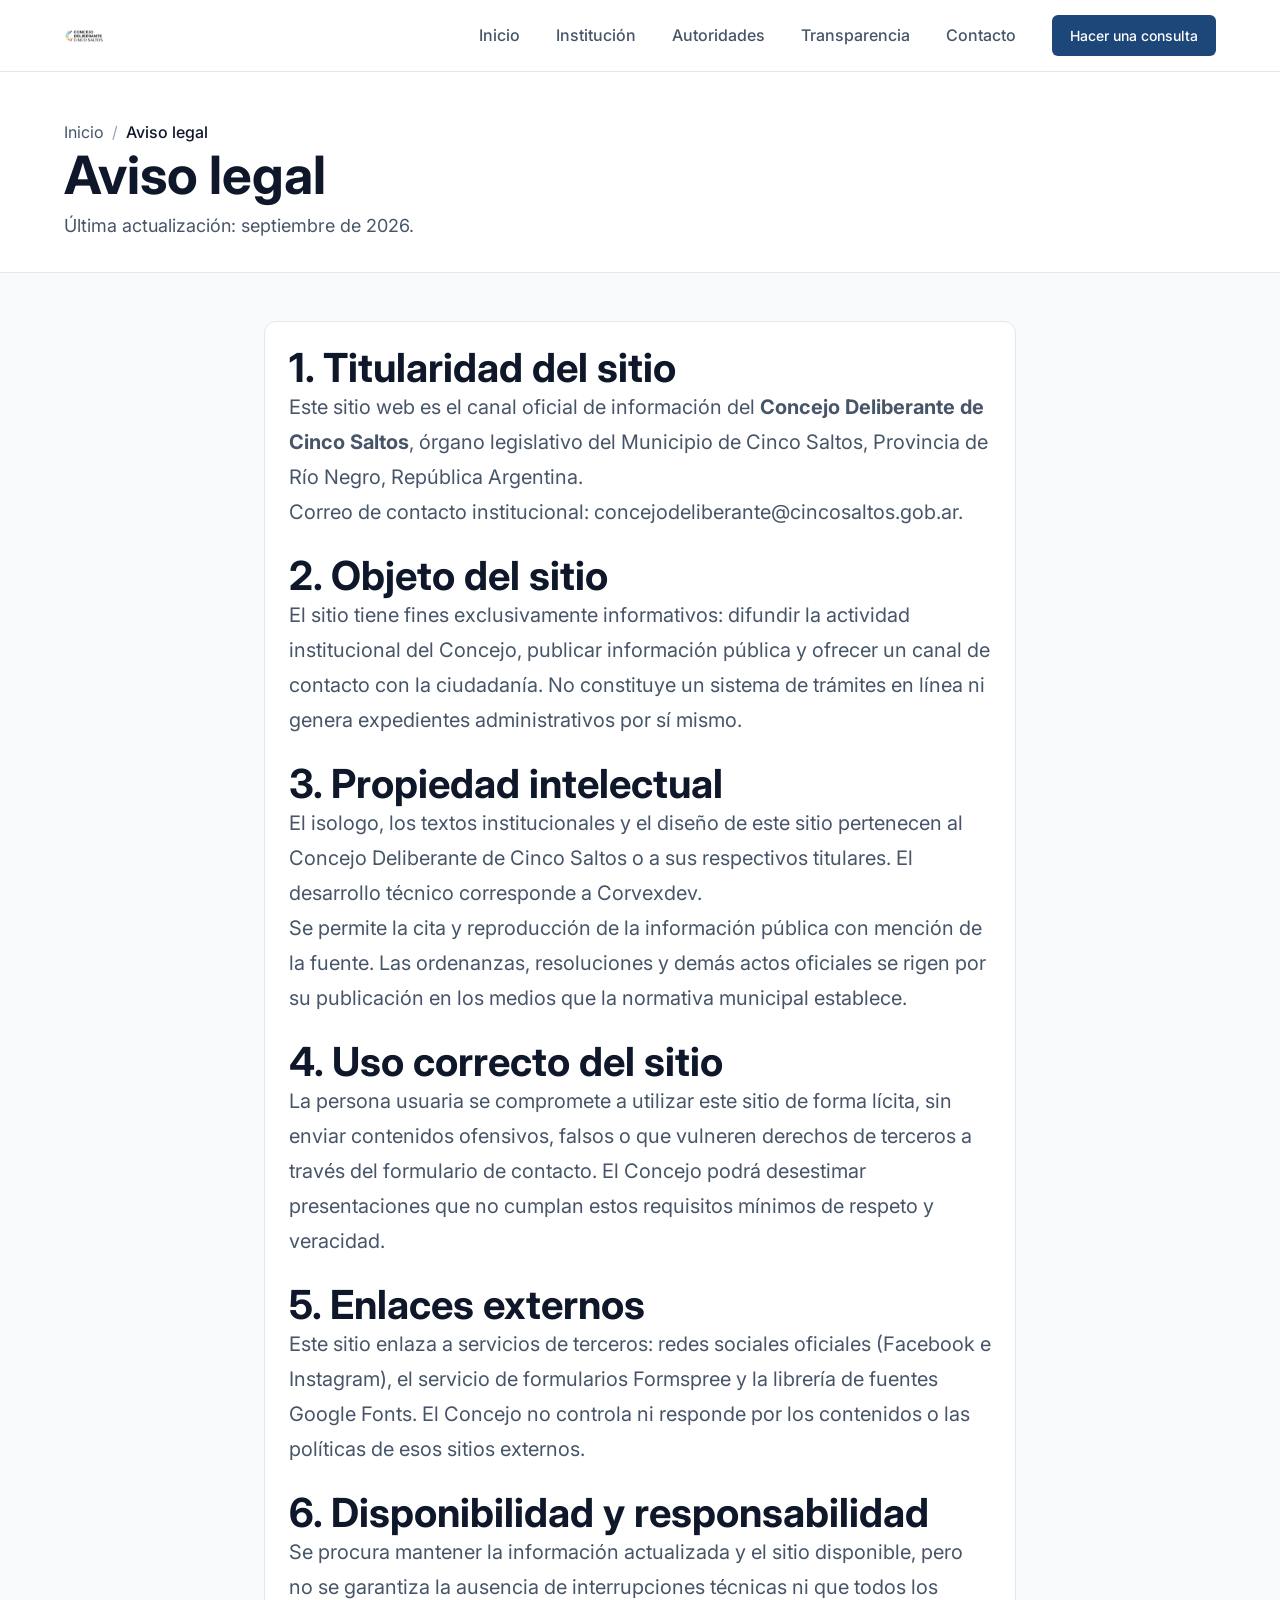
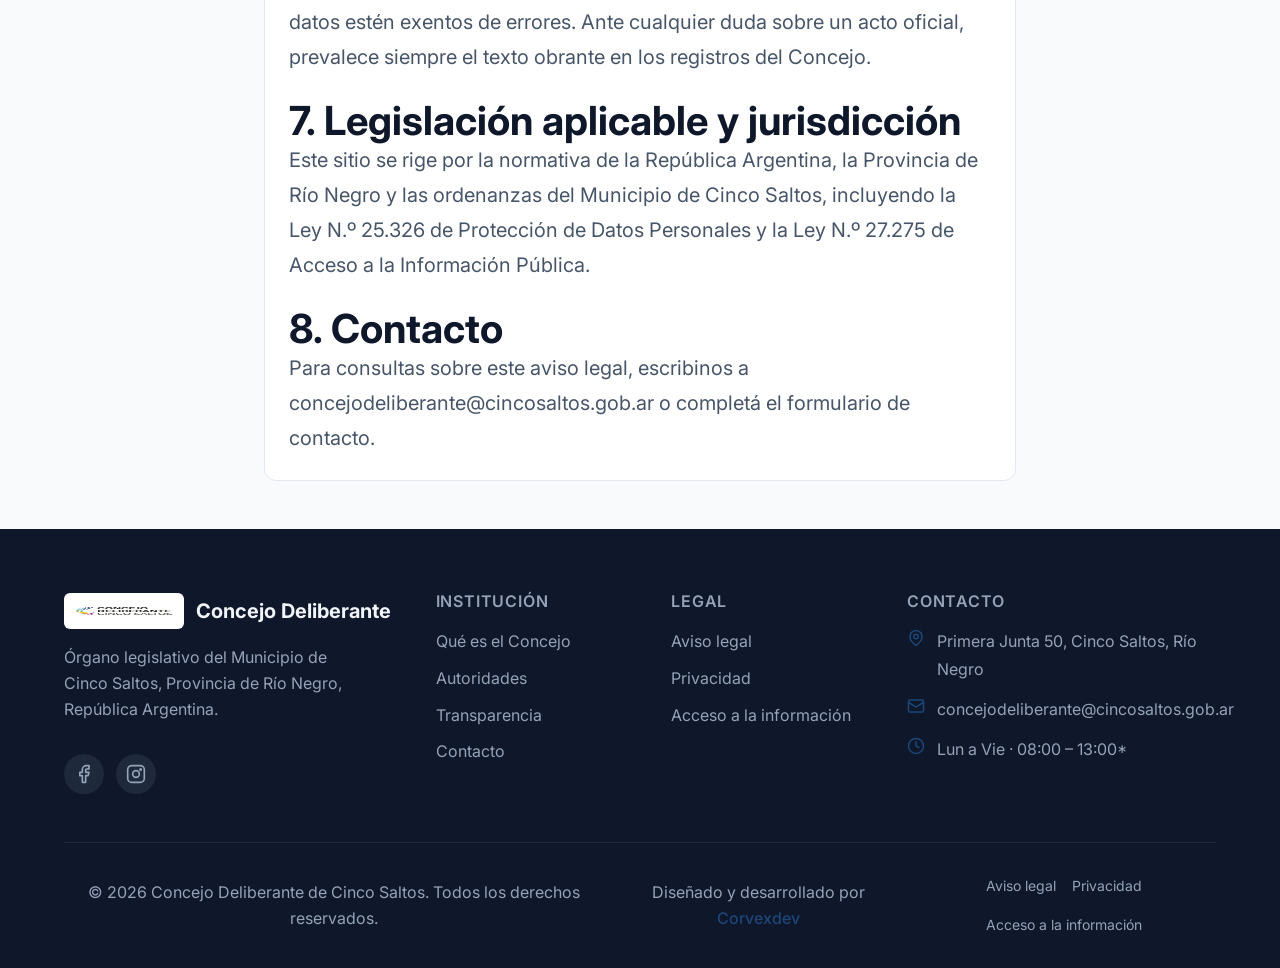
==== aviso-legal.html @ 7f10e02c "Initial commit: landing institucional del Concejo Deliberante de Cinco Saltos" ====
<!DOCTYPE html>
<html lang="es">
<head>
  <meta charset="UTF-8" />
  <meta name="viewport" content="width=device-width, initial-scale=1.0" />

  <title>Aviso legal | Concejo Deliberante de Cinco Saltos</title>
  <meta name="description" content="Aviso legal del sitio oficial del Concejo Deliberante de Cinco Saltos: titularidad, propiedad intelectual, uso del sitio y legislación aplicable." />
  <meta name="author" content="Corvexdev" />
  <meta name="robots" content="index, follow" />
  <!-- TODO: reemplazar TU-DOMINIO-FINAL.gob.ar por el dominio definitivo del sitio -->
  <link rel="canonical" href="https://TU-DOMINIO-FINAL.gob.ar/aviso-legal.html" />

  <link rel="icon" type="image/svg+xml" href="assets/img/favicon.svg" />
  <link rel="apple-touch-icon" href="assets/img/logo.jpg" />

  <link rel="preconnect" href="https://fonts.googleapis.com" />
  <link rel="preconnect" href="https://fonts.gstatic.com" crossorigin />
  <link href="https://fonts.googleapis.com/css2?family=Inter:wght@400;500;600;700&display=swap" rel="stylesheet" />

  <link rel="stylesheet" href="assets/css/main.css" />
</head>

<body>
  <a class="skip-link" href="#contenido">Saltar al contenido principal</a>

  <!-- ================= HEADER ================= -->
  <header class="header" id="site-header">
    <div class="header__inner">
      <a class="header__logo" href="index.html" aria-label="Concejo Deliberante de Cinco Saltos - Inicio">
        <img class="header__logo-image" src="assets/img/logo.jpg" alt="Isologo del Concejo Deliberante de Cinco Saltos" width="120" height="40" />
      </a>

      <nav class="nav" aria-label="Navegación principal">
        <ul class="nav__list">
          <li><a class="nav__link" href="index.html#inicio">Inicio</a></li>
          <li><a class="nav__link" href="index.html#institucion">Institución</a></li>
          <li><a class="nav__link" href="index.html#autoridades">Autoridades</a></li>
          <li><a class="nav__link" href="index.html#transparencia">Transparencia</a></li>
          <li><a class="nav__link" href="index.html#contacto">Contacto</a></li>
        </ul>
        <a class="btn btn--primary btn--sm nav__cta" href="index.html#contacto">Hacer una consulta</a>
      </nav>

      <button class="nav-toggle no-print" type="button" aria-expanded="false" aria-controls="nav-panel" aria-label="Abrir menú de navegación">
        <svg class="nav-toggle__icon nav-toggle__icon--menu" viewBox="0 0 24 24" fill="none" stroke="currentColor" stroke-linecap="round" aria-hidden="true"><path d="M4 7h16M4 12h16M4 17h16" /></svg>
        <svg class="nav-toggle__icon nav-toggle__icon--close" viewBox="0 0 24 24" fill="none" stroke="currentColor" stroke-linecap="round" aria-hidden="true"><path d="M6 6l12 12M18 6L6 18" /></svg>
      </button>
    </div>

    <div class="nav-panel" id="nav-panel">
      <div class="nav-panel__inner">
        <ul class="nav-panel__list">
          <li><a class="nav-panel__link" href="index.html#inicio">Inicio</a></li>
          <li><a class="nav-panel__link" href="index.html#institucion">Institución</a></li>
          <li><a class="nav-panel__link" href="index.html#autoridades">Autoridades</a></li>
          <li><a class="nav-panel__link" href="index.html#transparencia">Transparencia</a></li>
          <li><a class="nav-panel__link" href="index.html#contacto">Contacto</a></li>
        </ul>
        <a class="btn btn--primary nav-panel__cta" href="index.html#contacto">Hacer una consulta</a>
      </div>
    </div>
  </header>

  <main id="contenido">
    <div class="page-header">
      <div class="container">
        <nav class="breadcrumb" aria-label="Miga de pan">
          <span class="breadcrumb-item"><a class="breadcrumb-link" href="index.html">Inicio</a></span>
          <span class="breadcrumb-separator" aria-hidden="true">/</span>
          <span class="breadcrumb-item"><span class="breadcrumb-current" aria-current="page">Aviso legal</span></span>
        </nav>
        <h1 class="page-header__title">Aviso legal</h1>
        <p class="page-header__description">Última actualización: septiembre de 2026.</p>
      </div>
    </div>

    <section class="section section--sm" aria-label="Contenido del aviso legal">
      <div class="container container--narrow">
        <article class="card">
          <div class="card__body flex flex-col gap-6">
            <div>
              <h2>1. Titularidad del sitio</h2>
              <p class="about__text">Este sitio web es el canal oficial de información del <strong>Concejo Deliberante de Cinco Saltos</strong>, órgano legislativo del Municipio de Cinco Saltos, Provincia de Río Negro, República Argentina.</p>
              <p class="about__text">Correo de contacto institucional: <a href="mailto:concejodeliberante@cincosaltos.gob.ar">concejodeliberante@cincosaltos.gob.ar</a>.</p>
            </div>

            <div>
              <h2>2. Objeto del sitio</h2>
              <p class="about__text">El sitio tiene fines exclusivamente informativos: difundir la actividad institucional del Concejo, publicar información pública y ofrecer un canal de contacto con la ciudadanía. No constituye un sistema de trámites en línea ni genera expedientes administrativos por sí mismo.</p>
            </div>

            <div>
              <h2>3. Propiedad intelectual</h2>
              <p class="about__text">El isologo, los textos institucionales y el diseño de este sitio pertenecen al Concejo Deliberante de Cinco Saltos o a sus respectivos titulares. El desarrollo técnico corresponde a <a href="https://corvexdev.com" target="_blank" rel="noopener">Corvexdev</a>.</p>
              <p class="about__text">Se permite la cita y reproducción de la información pública con mención de la fuente. Las ordenanzas, resoluciones y demás actos oficiales se rigen por su publicación en los medios que la normativa municipal establece.</p>
            </div>

            <div>
              <h2>4. Uso correcto del sitio</h2>
              <p class="about__text">La persona usuaria se compromete a utilizar este sitio de forma lícita, sin enviar contenidos ofensivos, falsos o que vulneren derechos de terceros a través del formulario de contacto. El Concejo podrá desestimar presentaciones que no cumplan estos requisitos mínimos de respeto y veracidad.</p>
            </div>

            <div>
              <h2>5. Enlaces externos</h2>
              <p class="about__text">Este sitio enlaza a servicios de terceros: redes sociales oficiales (Facebook e Instagram), el servicio de formularios Formspree y la librería de fuentes Google Fonts. El Concejo no controla ni responde por los contenidos o las políticas de esos sitios externos.</p>
            </div>

            <div>
              <h2>6. Disponibilidad y responsabilidad</h2>
              <p class="about__text">Se procura mantener la información actualizada y el sitio disponible, pero no se garantiza la ausencia de interrupciones técnicas ni que todos los datos estén exentos de errores. Ante cualquier duda sobre un acto oficial, prevalece siempre el texto obrante en los registros del Concejo.</p>
            </div>

            <div>
              <h2>7. Legislación aplicable y jurisdicción</h2>
              <p class="about__text">Este sitio se rige por la normativa de la República Argentina, la Provincia de Río Negro y las ordenanzas del Municipio de Cinco Saltos, incluyendo la Ley N.º 25.326 de Protección de Datos Personales y la Ley N.º 27.275 de Acceso a la Información Pública.</p>
            </div>

            <div>
              <h2>8. Contacto</h2>
              <p class="about__text">Para consultas sobre este aviso legal, escribinos a <a href="mailto:concejodeliberante@cincosaltos.gob.ar">concejodeliberante@cincosaltos.gob.ar</a> o completá el <a href="index.html#contacto">formulario de contacto</a>.</p>
            </div>
          </div>
        </article>
      </div>
    </section>
  </main>

  <!-- ================= FOOTER ================= -->
  <footer class="footer" aria-label="Pie de página institucional">
    <div class="container">
      <div class="footer__grid">
        <div class="footer__brand">
          <a class="footer__logo" href="index.html">
            <img class="footer__logo-image" src="assets/img/logo.jpg" alt="Logo del Concejo Deliberante de Cinco Saltos" loading="lazy" width="120" height="40" />
            Concejo Deliberante
          </a>
          <p class="footer__description">Órgano legislativo del Municipio de Cinco Saltos, Provincia de Río Negro, República Argentina.</p>
          <div class="footer__social">
            <a class="footer__social-link" href="https://www.facebook.com/profile.php?id=100064906923430" target="_blank" rel="noopener" aria-label="Facebook del Concejo Deliberante de Cinco Saltos"><svg width="20" height="20" viewBox="0 0 24 24" fill="none" stroke="currentColor" stroke-width="2" stroke-linecap="round" stroke-linejoin="round"><path d="M18 2h-3a5 5 0 0 0-5 5v3H7v4h3v8h4v-8h3l1-4h-4V7a1 1 0 0 1 1-1h3z"/></svg></a>
            <a class="footer__social-link" href="https://www.instagram.com/concejodeliberante.cincosaltos/" target="_blank" rel="noopener" aria-label="Instagram del Concejo Deliberante de Cinco Saltos"><svg width="20" height="20" viewBox="0 0 24 24" fill="none" stroke="currentColor" stroke-width="2" stroke-linecap="round" stroke-linejoin="round"><rect x="2" y="2" width="20" height="20" rx="5"/><circle cx="12" cy="12" r="4"/><circle cx="17.5" cy="6.5" r=".8" fill="currentColor"/></svg></a>
          </div>
        </div>

        <nav aria-label="Enlaces institucionales">
          <h3 class="footer__column-title">Institución</h3>
          <ul class="footer__links">
            <li><a class="footer__link" href="index.html#institucion">Qué es el Concejo</a></li>
            <li><a class="footer__link" href="index.html#autoridades">Autoridades</a></li>
            <li><a class="footer__link" href="index.html#transparencia">Transparencia</a></li>
            <li><a class="footer__link" href="index.html#contacto">Contacto</a></li>
          </ul>
        </nav>

        <nav aria-label="Enlaces legales">
          <h3 class="footer__column-title">Legal</h3>
          <ul class="footer__links">
            <li><a class="footer__link" href="aviso-legal.html">Aviso legal</a></li>
            <li><a class="footer__link" href="privacidad.html">Privacidad</a></li>
            <li><a class="footer__link" href="index.html#transparencia">Acceso a la información</a></li>
          </ul>
        </nav>

        <div>
          <h3 class="footer__column-title">Contacto</h3>
          <p class="footer__contact-item"><svg class="footer__contact-icon" viewBox="0 0 24 24" fill="none" stroke="currentColor" stroke-width="2" stroke-linecap="round" stroke-linejoin="round"><path d="M20 10c0 6-8 12-8 12s-8-6-8-12a8 8 0 0 1 16 0Z"/><circle cx="12" cy="10" r="3"/></svg><span>Primera Junta 50, Cinco Saltos, Río Negro</span></p>
          <p class="footer__contact-item"><svg class="footer__contact-icon" viewBox="0 0 24 24" fill="none" stroke="currentColor" stroke-width="2" stroke-linecap="round" stroke-linejoin="round"><rect x="2" y="4" width="20" height="16" rx="2"/><path d="m22 7-8.97 5.7a1.94 1.94 0 0 1-2.06 0L2 7"/></svg><span>concejodeliberante@cincosaltos.gob.ar</span></p>
          <p class="footer__contact-item"><svg class="footer__contact-icon" viewBox="0 0 24 24" fill="none" stroke="currentColor" stroke-width="2" stroke-linecap="round" stroke-linejoin="round"><circle cx="12" cy="12" r="10"/><path d="M12 6v6l4 2"/></svg><span>Lun a Vie · 08:00 – 13:00*</span></p>
        </div>
      </div>

      <div class="footer__bottom">
        <p class="footer__copyright">© <span id="current-year">2026</span> Concejo Deliberante de Cinco Saltos. Todos los derechos reservados.</p>
        <p class="footer__credits">Diseñado y desarrollado por <a href="https://corvexdev.com" target="_blank" rel="noopener">Corvexdev</a></p>
        <div class="footer__legal">
          <a class="footer__legal-link" href="aviso-legal.html">Aviso legal</a>
          <a class="footer__legal-link" href="privacidad.html">Privacidad</a>
          <a class="footer__legal-link" href="index.html#transparencia">Acceso a la información</a>
        </div>
      </div>
    </div>
  </footer>

  <div class="toast-container" id="toast-container" aria-live="polite" aria-atomic="false"></div>
  <button class="back-to-top no-print" id="back-to-top" type="button" aria-label="Volver arriba">
    <svg width="24" height="24" viewBox="0 0 24 24" fill="none" stroke="currentColor" stroke-width="2.5" stroke-linecap="round" stroke-linejoin="round" aria-hidden="true"><path d="m18 15-6-6-6 6"/></svg>
  </button>

  <script type="module" src="assets/js/main.js"></script>
</body>
</html>
---- assets/css/main.css ----
/* ========================================
   MAIN CSS - Consejo Deliberante Cinco Saltos
   Importa todos los módulos CSS en orden
   ======================================== */

@import './variables.css';
@import './reset.css';
@import './components.css';
@import './layout.css';

/* ========================================
   ESTILOS ESPECÍFICOS DE PÁGINA
   (Solo lo que no cabe en componentes/layout)
   ======================================== */

/* Compensación del header fijo en anclas internas */
section[id] {
  scroll-margin-top: calc(var(--header-height) + var(--space-4));
}

/* Franja multicolor con los 7 colores del isologo */
.logo-strip {
  position: absolute;
  left: 0;
  right: 0;
  bottom: 0;
  height: 6px;
  background: linear-gradient(
    90deg,
    var(--logo-indigo) 0 14.3%,
    var(--logo-blue) 14.3% 28.6%,
    var(--logo-sky) 28.6% 42.9%,
    var(--logo-green) 42.9% 57.2%,
    var(--logo-yellow) 57.2% 71.5%,
    var(--logo-orange) 71.5% 85.8%,
    var(--logo-magenta) 85.8% 100%
  );
}

/* Hero background pattern */
.hero::before {
  content: "";
  position: absolute;
  inset: 0;
  background-image: url("data:image/svg+xml,%3Csvg width='60' height='60' viewBox='0 0 60 60' xmlns='http://www.w3.org/2000/svg'%3E%3Cg fill='none' fill-rule='evenodd'%3E%3Cg fill='%23215693' fill-opacity='0.05'%3E%3Cpath d='M36 34v-4h-2v4h-4v2h4v4h2v-4h4v-2h-4zm0-30V0h-2v4h-4v2h4v4h2V6h4V4h-4zM6 36v-4H4v4H0v2h4v4h2v-4h4v-2H6zM6 6V0H4v4H0v2h4v4h2V6h4V4H6z'/%3E%3C/g%3E%3C/g%3E%3C/svg%3E");
  opacity: 0.5;
  pointer-events: none;
}

/* El logo JPG ya incluye el texto institucional: se evita duplicarlo */
.header__logo-text {
  display: none;
}

/* El JPG tiene fondo blanco: presentarlo en píldora también en footer oscuro */
.footer__logo-image {
  background: var(--color-white);
  padding: var(--space-1) var(--space-2);
  border-radius: var(--radius-md);
}

/* Avatares placeholder de autoridades (div con iniciales) */
div.authority-card__image {
  display: flex;
  align-items: center;
  justify-content: center;
  font-size: var(--text-2xl);
  font-weight: var(--font-bold);
  color: var(--color-primary);
}

/* Page header (para páginas internas) */
.page-header {
  padding: calc(var(--header-height) + var(--space-12)) 0 var(--space-8);
  background: var(--color-bg-alt);
  border-bottom: 1px solid var(--color-border);
}

.page-header__title {
  margin-bottom: var(--space-2);
}

.page-header__description {
  max-width: 700px;
  color: var(--color-text-muted);
}

/* Section divider */
.section-divider {
  position: relative;
  height: 1px;
  background: linear-gradient(90deg, transparent, var(--color-border), transparent);
  margin: var(--space-16) 0;
}

.section-divider::before {
  content: "";
  position: absolute;
  top: 50%;
  left: 50%;
  transform: translate(-50%, -50%);
  width: 12px;
  height: 12px;
  background: var(--color-bg);
  border: 2px solid var(--color-primary);
  border-radius: var(--radius-full);
}

/* Back to top button */
.back-to-top {
  position: fixed;
  bottom: var(--space-6);
  right: var(--space-6);
  z-index: var(--z-sticky);
  width: 48px;
  height: 48px;
  display: flex;
  align-items: center;
  justify-content: center;
  background: var(--color-primary);
  color: var(--color-text-on-primary);
  border-radius: var(--radius-full);
  box-shadow: var(--shadow-lg);
  opacity: 0;
  visibility: hidden;
  transform: translateY(20px);
  transition: all var(--transition-base);
}

.back-to-top.visible {
  opacity: 1;
  visibility: visible;
  transform: translateY(0);
}

.back-to-top:hover {
  background: var(--color-primary-hover);
  transform: translateY(-4px);
}

/* Loading skeleton */
.skeleton {
  background: linear-gradient(
    90deg,
    var(--gray-200) 25%,
    var(--gray-100) 50%,
    var(--gray-200) 75%
  );
  background-size: 200% 100%;
  animation: shimmer 1.5s infinite;
  border-radius: var(--radius-md);
}

.dark .skeleton {
  background: linear-gradient(
    90deg,
    var(--gray-700) 25%,
    var(--gray-800) 50%,
    var(--gray-700) 75%
  );
  background-size: 200% 100%;
}

@keyframes shimmer {
  0% { background-position: 200% 0; }
  100% { background-position: -200% 0; }
}

/* Print styles */
@media print {
  .header,
  .nav-toggle,
  .nav-panel,
  .hero__actions,
  .contact-form,
  .back-to-top,
  .footer__social,
  .btn {
    display: none !important;
  }

  .hero {
    min-height: auto;
    padding: var(--space-8) 0;
    background: none;
  }

  .section {
    padding: var(--space-8) 0;
  }

  .card,
  .authority-card,
  .transparency-card {
    break-inside: avoid;
    box-shadow: none;
    border: 1px solid var(--gray-300);
  }

  a {
    text-decoration: none;
  }

  a[href^="http"]::after {
    content: " (" attr(href) ")";
    font-size: 0.8em;
    color: var(--gray-600);
  }
}
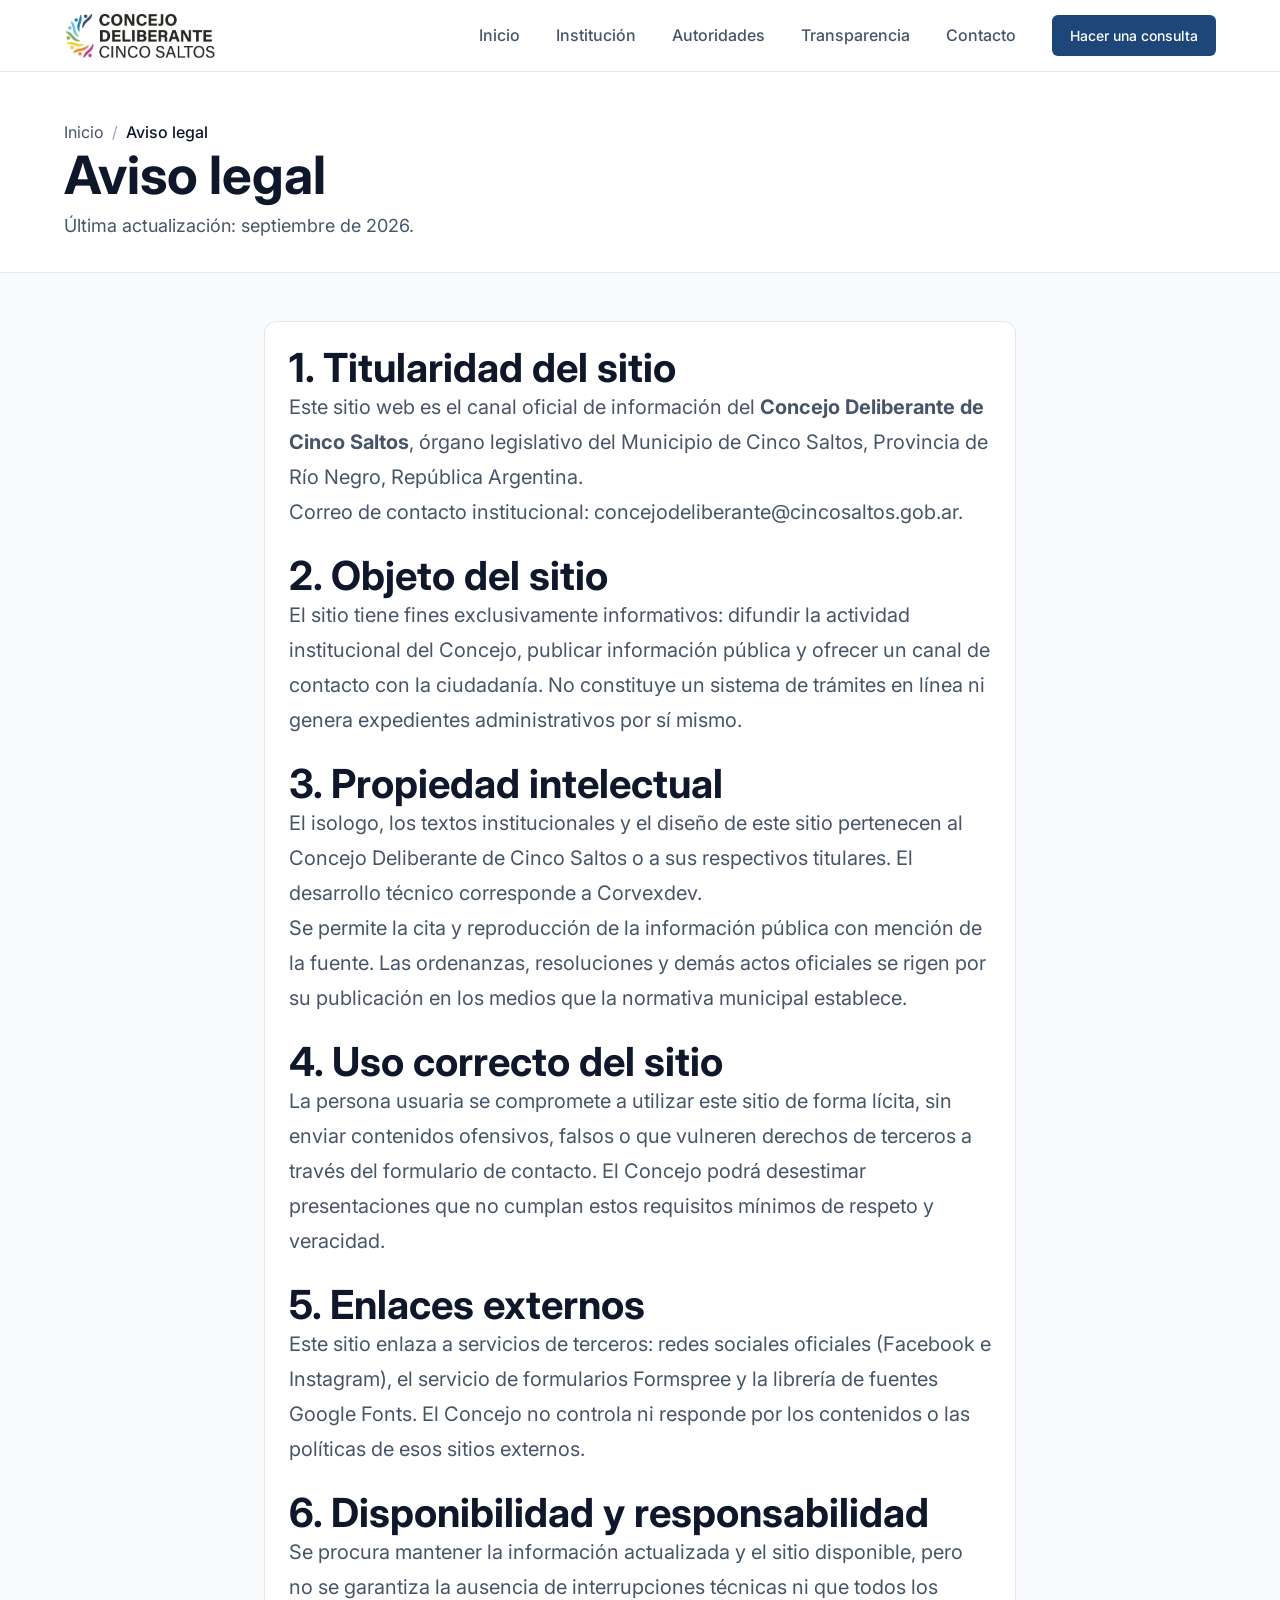
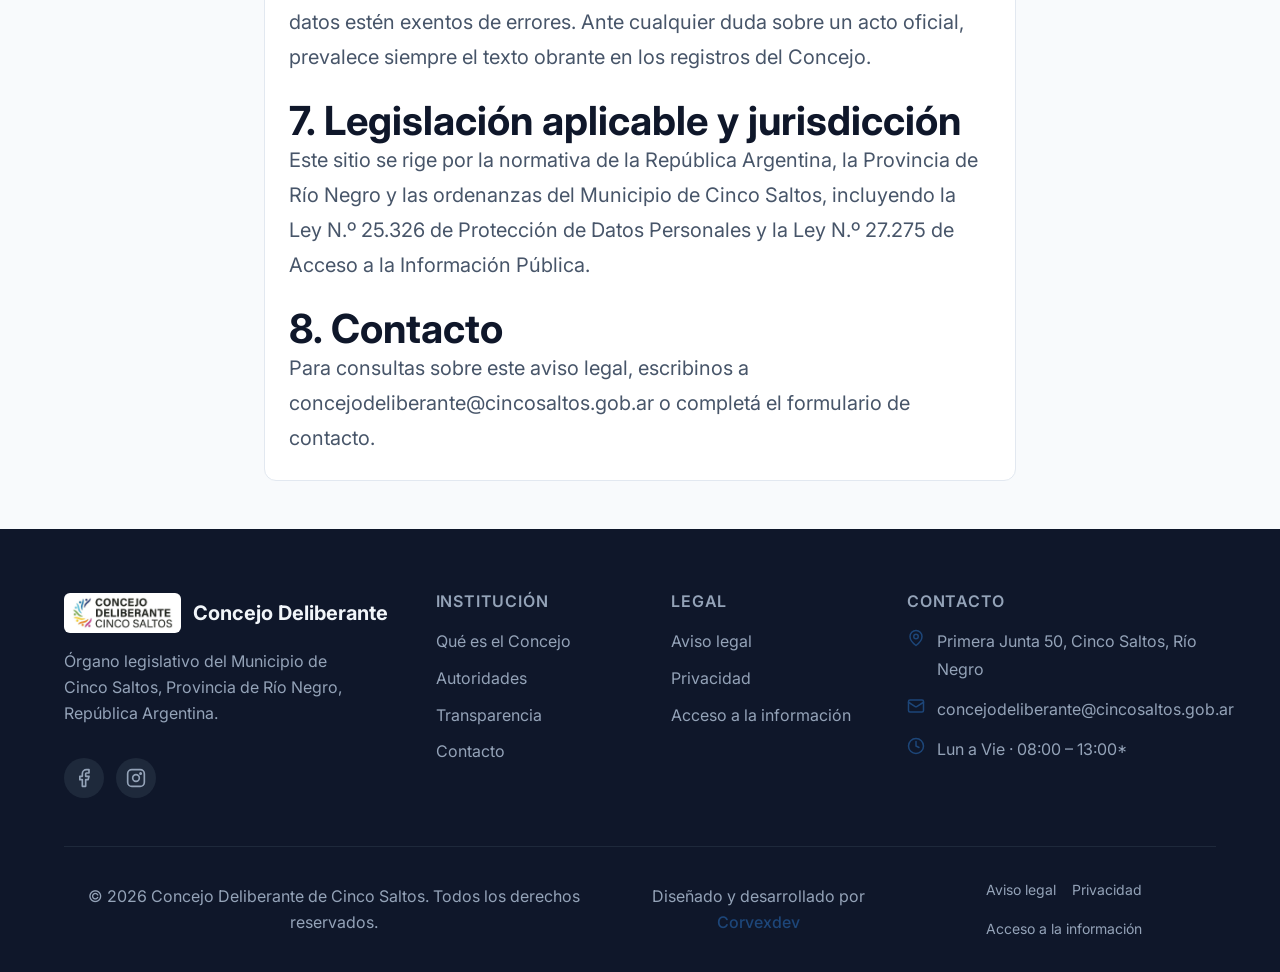
==== commit 3a462f2c: "Fix logos: lockup recortado, header/footer mas grandes, favicon del isologo real" ====
--- a/aviso-legal.html
+++ b/aviso-legal.html
@@ -11,8 +11,9 @@
   <!-- TODO: reemplazar TU-DOMINIO-FINAL.gob.ar por el dominio definitivo del sitio -->
   <link rel="canonical" href="https://TU-DOMINIO-FINAL.gob.ar/aviso-legal.html" />
 
-  <link rel="icon" type="image/svg+xml" href="assets/img/favicon.svg" />
-  <link rel="apple-touch-icon" href="assets/img/logo.jpg" />
+  <link rel="icon" href="assets/img/favicon.ico" sizes="any" />
+  <link rel="icon" type="image/png" sizes="32x32" href="assets/img/favicon-32x32.png" />
+  <link rel="apple-touch-icon" href="assets/img/apple-touch-icon.png" />
 
   <link rel="preconnect" href="https://fonts.googleapis.com" />
   <link rel="preconnect" href="https://fonts.gstatic.com" crossorigin />
@@ -28,7 +29,7 @@
   <header class="header" id="site-header">
     <div class="header__inner">
       <a class="header__logo" href="index.html" aria-label="Concejo Deliberante de Cinco Saltos - Inicio">
-        <img class="header__logo-image" src="assets/img/logo.jpg" alt="Isologo del Concejo Deliberante de Cinco Saltos" width="120" height="40" />
+        <img class="header__logo-image" src="assets/img/logo.png" alt="Isologo del Concejo Deliberante de Cinco Saltos" width="909" height="287" />
       </a>
 
       <nav class="nav" aria-label="Navegación principal">
@@ -132,7 +133,7 @@
       <div class="footer__grid">
         <div class="footer__brand">
           <a class="footer__logo" href="index.html">
-            <img class="footer__logo-image" src="assets/img/logo.jpg" alt="Logo del Concejo Deliberante de Cinco Saltos" loading="lazy" width="120" height="40" />
+            <img class="footer__logo-image" src="assets/img/logo.png" alt="Logo del Concejo Deliberante de Cinco Saltos" loading="lazy" width="909" height="287" />
             Concejo Deliberante
           </a>
           <p class="footer__description">Órgano legislativo del Municipio de Cinco Saltos, Provincia de Río Negro, República Argentina.</p>
@@ -186,6 +187,6 @@
     <svg width="24" height="24" viewBox="0 0 24 24" fill="none" stroke="currentColor" stroke-width="2.5" stroke-linecap="round" stroke-linejoin="round" aria-hidden="true"><path d="m18 15-6-6-6 6"/></svg>
   </button>
 
-  <script type="module" src="assets/js/main.js"></script>
+  <script src="assets/js/main.js" defer></script>
 </body>
 </html>
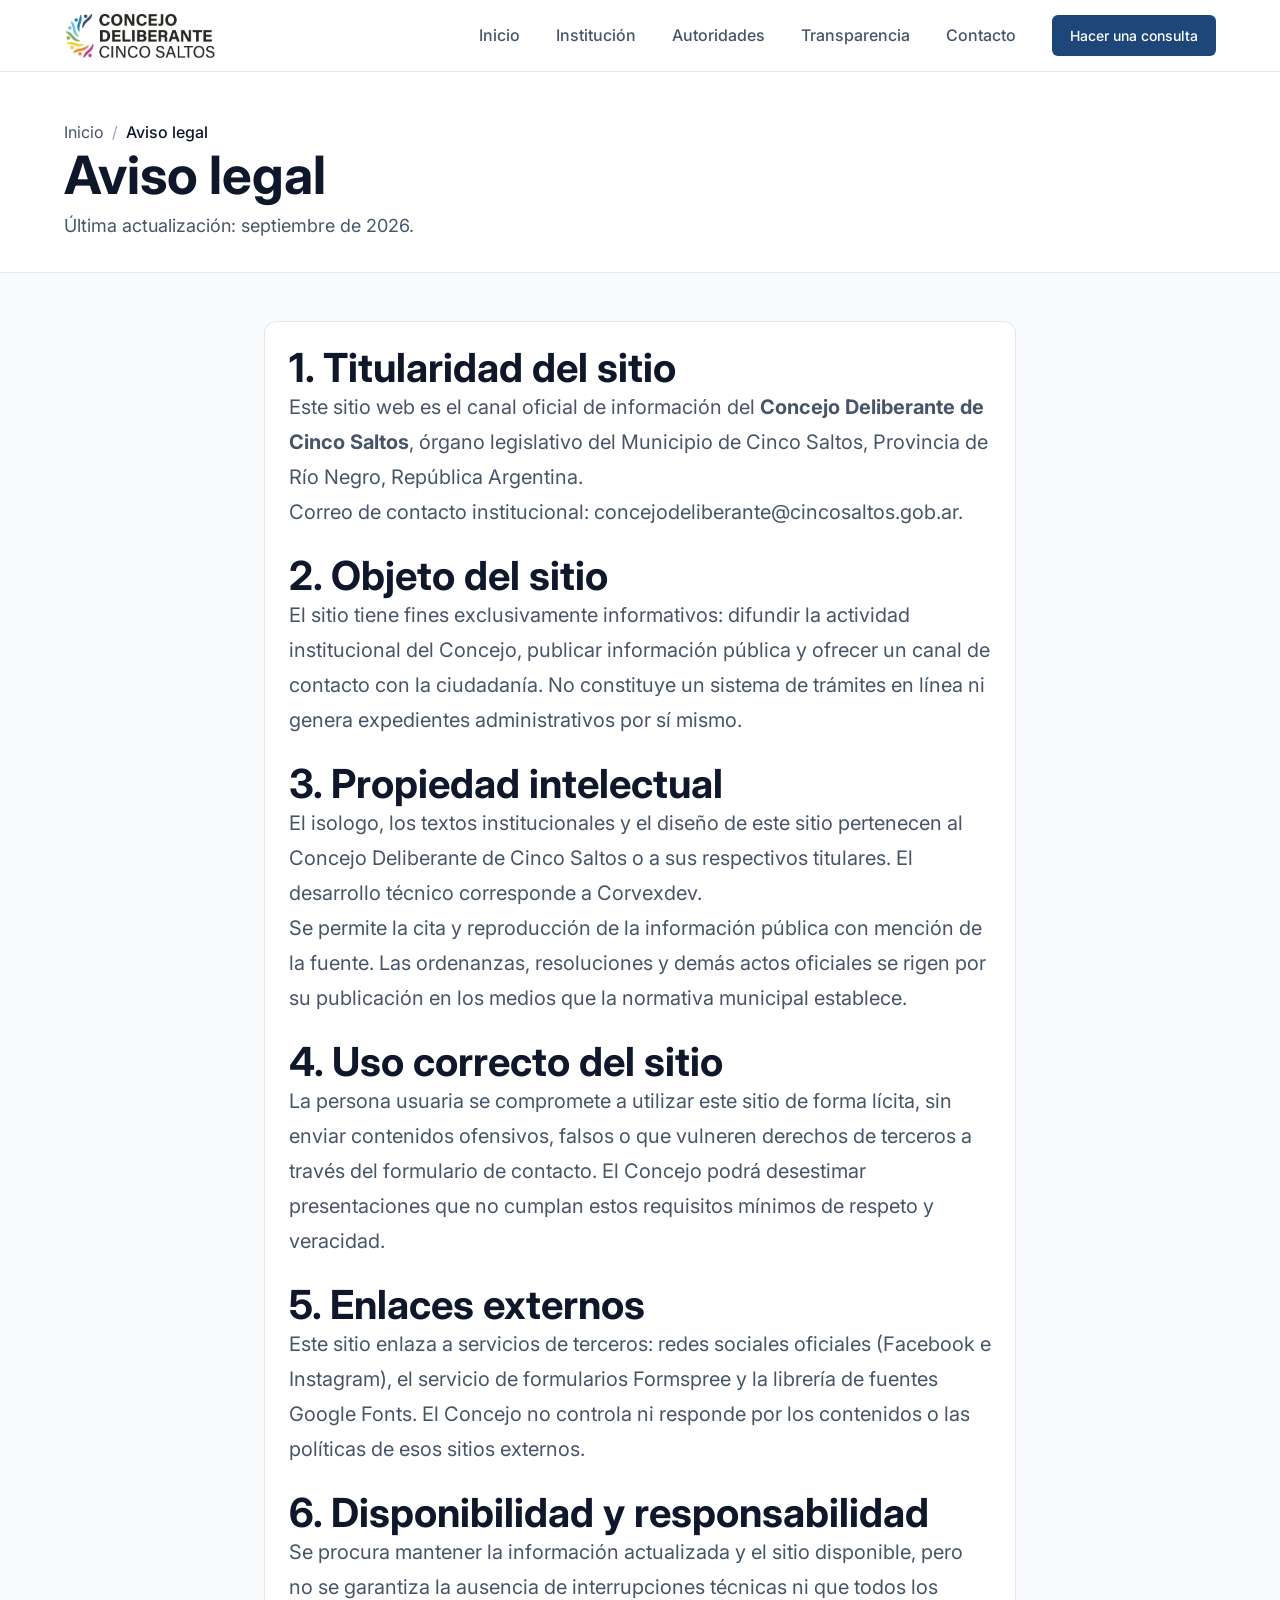
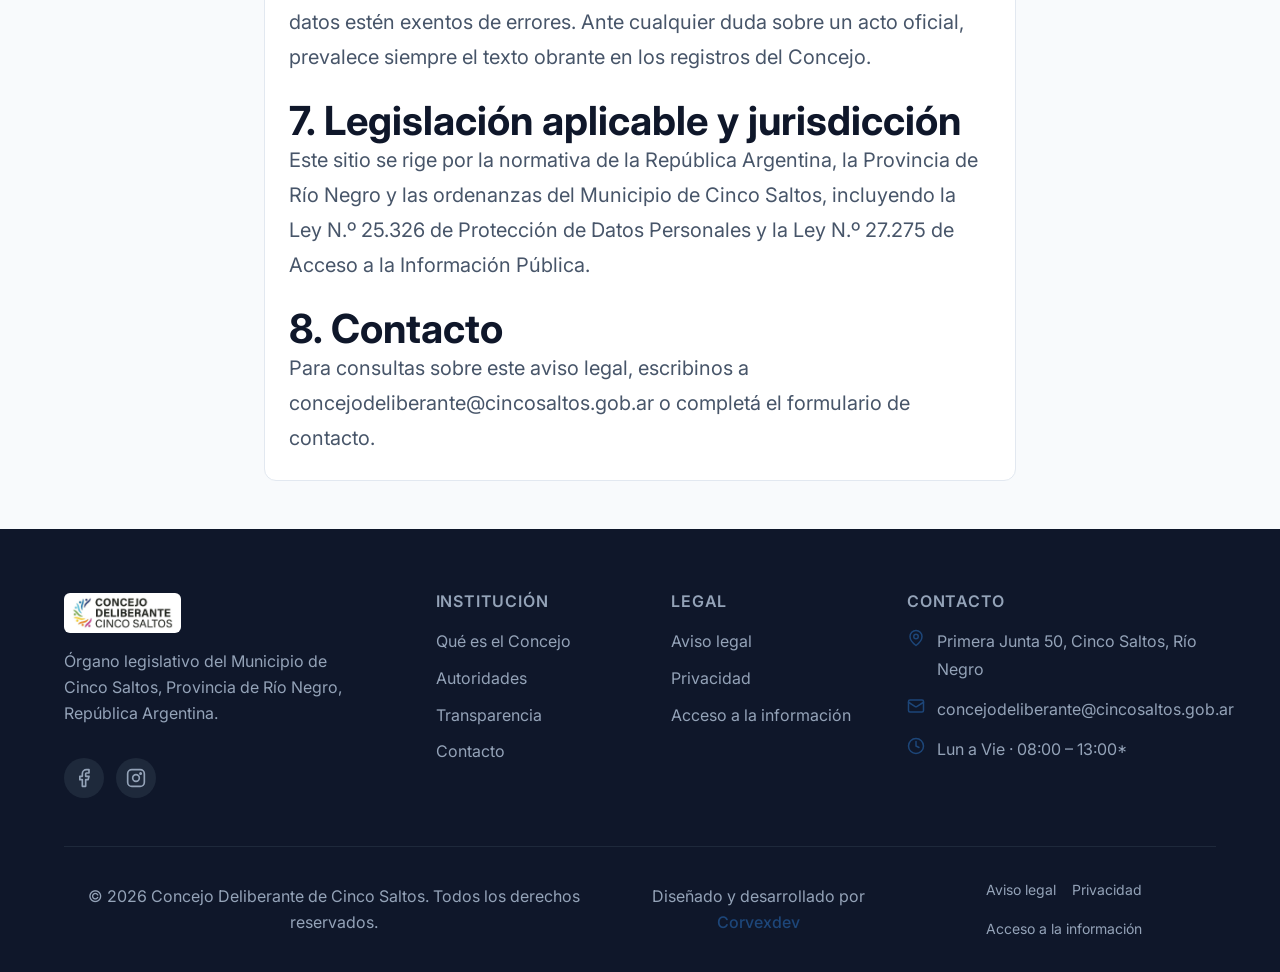
==== commit 5a891eee: "Layout institucional en 3 columnas + footer: mailto y logo sin texto duplicado" ====
--- a/aviso-legal.html
+++ b/aviso-legal.html
@@ -132,9 +132,8 @@
     <div class="container">
       <div class="footer__grid">
         <div class="footer__brand">
-          <a class="footer__logo" href="index.html">
+          <a class="footer__logo" href="index.html" aria-label="Concejo Deliberante de Cinco Saltos - Inicio">
             <img class="footer__logo-image" src="assets/img/logo.png" alt="Logo del Concejo Deliberante de Cinco Saltos" loading="lazy" width="909" height="287" />
-            Concejo Deliberante
           </a>
           <p class="footer__description">Órgano legislativo del Municipio de Cinco Saltos, Provincia de Río Negro, República Argentina.</p>
           <div class="footer__social">
@@ -165,7 +164,7 @@
         <div>
           <h3 class="footer__column-title">Contacto</h3>
           <p class="footer__contact-item"><svg class="footer__contact-icon" viewBox="0 0 24 24" fill="none" stroke="currentColor" stroke-width="2" stroke-linecap="round" stroke-linejoin="round"><path d="M20 10c0 6-8 12-8 12s-8-6-8-12a8 8 0 0 1 16 0Z"/><circle cx="12" cy="10" r="3"/></svg><span>Primera Junta 50, Cinco Saltos, Río Negro</span></p>
-          <p class="footer__contact-item"><svg class="footer__contact-icon" viewBox="0 0 24 24" fill="none" stroke="currentColor" stroke-width="2" stroke-linecap="round" stroke-linejoin="round"><rect x="2" y="4" width="20" height="16" rx="2"/><path d="m22 7-8.97 5.7a1.94 1.94 0 0 1-2.06 0L2 7"/></svg><span>concejodeliberante@cincosaltos.gob.ar</span></p>
+          <p class="footer__contact-item"><svg class="footer__contact-icon" viewBox="0 0 24 24" fill="none" stroke="currentColor" stroke-width="2" stroke-linecap="round" stroke-linejoin="round"><rect x="2" y="4" width="20" height="16" rx="2"/><path d="m22 7-8.97 5.7a1.94 1.94 0 0 1-2.06 0L2 7"/></svg><a class="footer__link" href="mailto:concejodeliberante@cincosaltos.gob.ar">concejodeliberante@cincosaltos.gob.ar</a></p>
           <p class="footer__contact-item"><svg class="footer__contact-icon" viewBox="0 0 24 24" fill="none" stroke="currentColor" stroke-width="2" stroke-linecap="round" stroke-linejoin="round"><circle cx="12" cy="12" r="10"/><path d="M12 6v6l4 2"/></svg><span>Lun a Vie · 08:00 – 13:00*</span></p>
         </div>
       </div>
